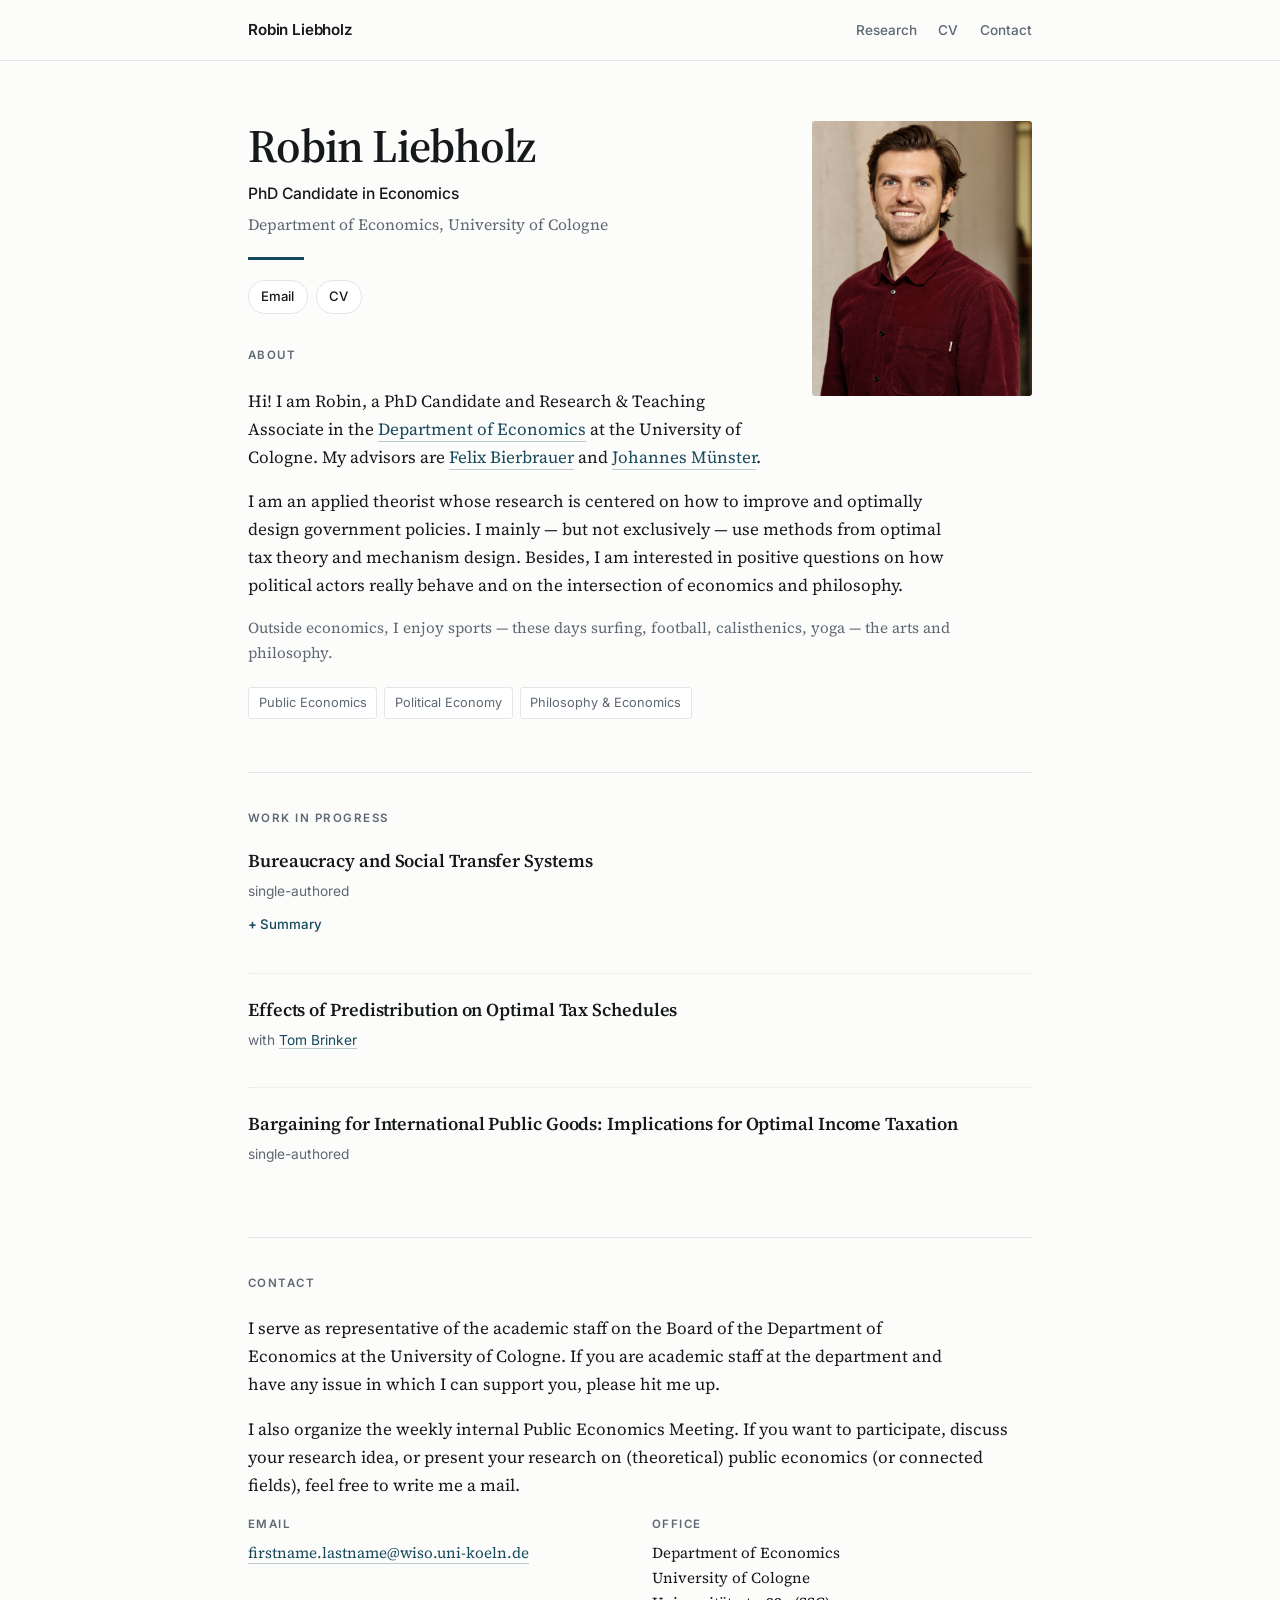
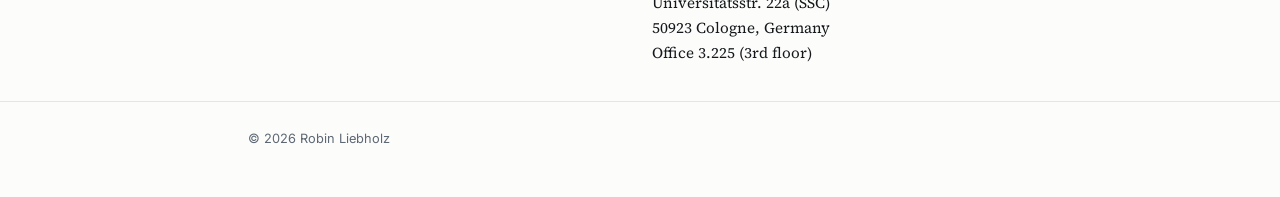
==== index.html @ 9509f8d1 "Add files via upload" ====
<!DOCTYPE html>
<html lang="en">
<head>
<meta charset="utf-8">
<meta name="viewport" content="width=device-width, initial-scale=1.0">

<title>Robin Liebholz | PhD Candidate in Economics</title>
<meta name="description" content="Robin Liebholz is a PhD candidate in economics at the University of Cologne, working on public economics, political economy, and philosophy and economics.">
<meta name="author" content="Robin Liebholz">

<meta property="og:type" content="website">
<meta property="og:title" content="Robin Liebholz | PhD Candidate in Economics">
<meta property="og:description" content="PhD candidate in economics at the University of Cologne. Public economics, political economy, philosophy and economics.">

<link rel="preconnect" href="https://fonts.googleapis.com">
<link rel="preconnect" href="https://fonts.gstatic.com" crossorigin>
<link href="https://fonts.googleapis.com/css2?family=Source+Serif+4:ital,opsz,wght@0,8..60,400;0,8..60,600;1,8..60,400&family=Inter:wght@400;500;600&display=swap" rel="stylesheet">
<link rel="stylesheet" href="style.css">
</head>

<body>
<a class="skip" href="#main">Skip to content</a>

<nav class="topbar">
  <div class="wrap">
    <a class="brand" href="index.html">Robin Liebholz</a>
    <div class="navlinks">
      <a href="#research">Research</a>
      <a href="cv.html">CV</a>
      <a href="#contact">Contact</a>
    </div>
  </div>
</nav>

<main id="main" class="wrap">

  <!-- ============================================================
       PHOTO: save your picture as photo.jpg next to this file,
       then replace the whole src="data:image..." below with
       src="photo.jpg"
       ============================================================ -->
  <header class="hero" id="top">
    <img class="portrait" alt="Portrait of Robin Liebholz" src="photo.jpg">
    <div>
      <h1>Robin Liebholz</h1>
      <p class="role">PhD Candidate in Economics</p>
      <p class="affil">Department of Economics, University of Cologne </p>
      <div class="underline"></div>
      <div class="linkrow">
        <a href="mailto:robin.liebholz@wiso.uni-koeln.de">Email</a>
        <a href="cv.html">CV</a>
        <!-- Add these back when you have the accounts:
        <a href="https://scholar.google.com/citations?user=YOURID">Google Scholar</a>
        <a href="https://bsky.app/profile/YOURHANDLE">Bluesky</a>
        <a href="https://www.linkedin.com/in/YOURNAME">LinkedIn</a>
        -->
        </div>
    </div>
  </header>
  <!-- ============================================================
       ABOUT — please read this over. The facts come from your CV,
       but the second paragraph is my wording, not yours. Change it
       to whatever you'd actually say about your own work.
       ============================================================ -->
  <section id="about">
    <p class="eyebrow">About</p>
    <p>Hi! I am Robin, a PhD Candidate and Research &amp; Teaching Associate in the <a href="https://economics.uni-koeln.de/">Department of Economics</a> at the University of Cologne. My advisors are <a href="https://sites.google.com/view/felixbierbrauer/startseite">Felix Bierbrauer</a> and <a href="https://medienoekonomie.uni-koeln.de/de/team/prof-dr-johannes-muenster">Johannes Münster</a>.
</p>
    <p>I am an applied theorist whose research is centered on how to improve and optimally design government policies. I mainly — but not exclusively — use methods from optimal tax theory and mechanism design. Besides, I am interested in positive questions on how political actors really behave and on the intersection of economics and philosophy.</p>
 <p class="personal">Outside economics, I enjoy sports — these days surfing, football, calisthenics, yoga — the arts and philosophy.
    <ul class="tags">
      <li>Public Economics</li>
      <li>Political Economy</li>
      <li>Philosophy &amp; Economics</li>
    </ul>
  </section>

  <!-- ============================================================
       RESEARCH
       When a project has a circulating draft, move it up into a new
       "Working Papers" block and give it a chip and a PDF link, like
       the commented-out example at the bottom of this section.
       ============================================================ -->
  <section id="research">
    <p class="eyebrow">Work in Progress</p>

    <article class="paper">
      <h3>Bureaucracy and Social Transfer Systems</h3>
      <p class="byline">single-authored</p>
      <details>
        <summary>Summary</summary>
        <p class="abstract"> I construct a model of optimal social transfers with costly bureaucracy. Bureaucracy makes individualized (case-by-case) transfers possible, but it is costly — for the state, because of screening applicants, administering individual cases and running the system, and for agents, because of the reporting burden. The state would like to individualize transfers because agents differ in their marginal utility of money, which is higher for agents with greater need. Even when the state can observe need, it is optimal to give at least some range of agents a uniform transfer. When need is unobservable, this range is even larger. In regions with individualized transfers, agents with lower need receive an information rent. Informational constraints can also make it optimal to have more brackets of uniform transfers. This offers an explanation for the multi-bracket structure of many real-world transfer systems.      </p>
      </details>

    </article>

    <article class="paper">
      <h3>Effects of Predistribution on Optimal Tax Schedules</h3>
      <p class="byline">with <a href="https://sites.google.com/view/tom-brinker">Tom Brinker</a></p>
    </article>

    <article class="paper">
      <h3>Bargaining for International Public Goods: Implications for Optimal Income Taxation</h3>
      <p class="byline">single-authored</p>
    </article>

    <!-- ============================================================
         TEMPLATE for your first working paper — delete the comment
         markers around it and move it above "Work in Progress"
         together with an eyebrow line reading "Working Papers".

    <article class="paper">
      <span class="chip">Working Paper</span>
      <h3>Paper title</h3>
      <p class="byline">with Coauthor Name</p>
      <details>
        <summary>Abstract</summary>
        <p class="abstract">Your abstract.</p>
      </details>
      <div class="filerow">
        <a href="files/paper1.pdf">PDF</a>
        <a href="#">Slides</a>
      </div>
    </article>

         ============================================================ -->
  </section>

  <section id="contact">
    <p class="eyebrow">Contact</p>
      <p>I serve as representative of the academic staff on the Board of the Department of Economics at the University of Cologne. If you are academic staff at the department and have any issue in which I can support you, please hit me up.</p>
</p>
</p>I also organize the weekly internal Public Economics Meeting. If you want to participate, discuss your research idea, or present your research on (theoretical) public economics (or connected fields), feel free to write me a mail.</p>
</p>
    <div class="contact-grid">
      <div>
        <h4>Email</h4>
        <p><a href="mailto:robin.liebholz@wiso.uni-koeln.de">firstname.lastname@wiso.uni-koeln.de</a></p>
      </div>
      <div>
        <h4>Office</h4>
        <p>Department of Economics<br>University of Cologne<br>Universitätsstr. 22a (SSC)<br>50923 Cologne, Germany <br> Office 3.225 (3rd floor)</p>
      </div>
    </div>
  </section>

</main>

<footer>
  <div class="wrap">© 2026 Robin Liebholz</div>
</footer>

</body>
</html>
---- style.css ----
/* ============================================================
   SHARED STYLESHEET — used by both index.html and cv.html
   Keep this file in the SAME FOLDER as your HTML files.
   ============================================================ */

/* ---- EDIT: COLOURS — change these to recolour the whole site ---- */
:root{
  --paper:#fcfcfb;
  --ink:#16191c;
  --muted:#5e6873;
  --rule:#e3e5e7;
  --accent:#17495c;
  --accent-soft:#eaf1f3;

  --serif:"Source Serif 4",Georgia,"Times New Roman",serif;
  --sans:"Inter",-apple-system,BlinkMacSystemFont,"Segoe UI",Helvetica,Arial,sans-serif;

  --measure:52rem;
}

*{box-sizing:border-box}
html{-webkit-text-size-adjust:100%;scroll-behavior:smooth;scroll-padding-top:75px}
body{
  margin:0;
  background:var(--paper);
  color:var(--ink);
  font-family:var(--serif);
  font-size:17px;
  line-height:1.65;
  font-synthesis-weight:none;
}
a{color:var(--accent);text-decoration:none;border-bottom:1px solid rgba(23,73,92,.28)}
a:hover{border-bottom-color:var(--accent)}
a:focus-visible,summary:focus-visible{outline:2px solid var(--accent);outline-offset:3px;border-radius:2px}

.wrap{max-width:var(--measure);margin:0 auto;padding:0 1.5rem}

.skip{position:absolute;left:-9999px}
.skip:focus{left:1rem;top:1rem;background:#fff;padding:.6rem 1rem;z-index:20;border:1px solid var(--rule)}

/* ---------- top navigation ---------- */
.topbar{
  position:sticky;top:0;z-index:10;
  background:rgba(252,252,251,.92);
  backdrop-filter:saturate(140%) blur(8px);
  border-bottom:1px solid var(--rule);
}
.topbar .wrap{display:flex;align-items:center;justify-content:space-between;gap:1rem;min-height:60px;flex-wrap:wrap}
.brand{font-family:var(--sans);font-weight:600;font-size:.95rem;letter-spacing:-.01em;border:0;color:var(--ink)}
.navlinks{display:flex;gap:1.35rem;font-family:var(--sans);font-size:.85rem;font-weight:500}
.navlinks a{color:var(--muted);border:0}
.navlinks a:hover{color:var(--accent)}
.navlinks a.current{color:var(--ink);border-bottom:2px solid var(--accent);padding-bottom:2px}

/* ---------- hero (front page) ---------- */
.hero{padding:3.75rem 0 1.5rem}
.hero h1{font-size:clamp(2.1rem,5.5vw,2.9rem);font-weight:600;line-height:1.1;letter-spacing:-.02em;margin:0 0 .55rem}
.role{font-family:var(--sans);font-size:.98rem;font-weight:500;margin:0 0 .35rem}
.affil{color:var(--muted);font-size:.98rem;margin:0}
.underline{width:56px;height:3px;background:var(--accent);margin:1.15rem 0 1.25rem}
.portrait{float:right;width:220px;height:275px;margin:0 0 1.5rem 2.75rem;object-fit:cover;border-radius:3px;filter:grayscale(12%)}

/* ---------- contact link row ---------- */
.linkrow{display:flex;flex-wrap:wrap;gap:.5rem;margin-top:.25rem}
.linkrow a{
  font-family:var(--sans);font-size:.82rem;font-weight:500;
  padding:.34rem .78rem;border:1px solid var(--rule);border-radius:999px;
  color:var(--ink);background:#fff;
}
.linkrow a:hover{border-color:var(--accent);color:var(--accent);background:var(--accent-soft)}

/* ---------- sections ---------- */
section{padding:2.25rem 0;border-top:1px solid var(--rule)}
section:first-of-type{border-top:0}
.eyebrow{
  font-family:var(--sans);font-size:.72rem;font-weight:600;
  text-transform:uppercase;letter-spacing:.13em;color:var(--muted);
  margin:0 0 1.35rem;
}
p{margin:0 0 1rem;max-width:44rem}

/* ---------- research-interest tags ---------- */
.tags{display:flex;flex-wrap:wrap;gap:.45rem;margin-top:1.35rem;padding:0;list-style:none}
.tags li{font-family:var(--sans);font-size:.8rem;color:var(--muted);background:#fff;border:1px solid var(--rule);border-radius:3px;padding:.28rem .6rem}

/* ---------- papers ---------- */
.paper{padding:1.5rem 0;border-top:1px dotted var(--rule)}
.paper:first-of-type{border-top:0;padding-top:0}
.paper h3{font-size:1.14rem;font-weight:600;line-height:1.35;margin:0 0 .4rem;letter-spacing:-.005em}
.byline{font-family:var(--sans);font-size:.86rem;color:var(--muted);margin:0 0 .7rem}
.chip{
  display:inline-block;font-family:var(--sans);font-size:.7rem;font-weight:600;
  text-transform:uppercase;letter-spacing:.08em;
  color:var(--accent);background:var(--accent-soft);
  border-radius:3px;padding:.2rem .5rem;margin-bottom:.55rem;
}
details{margin:.2rem 0 .8rem}
summary{cursor:pointer;font-family:var(--sans);font-size:.83rem;font-weight:500;color:var(--accent);width:fit-content;list-style:none}
summary::-webkit-details-marker{display:none}
summary::before{content:"+ ";font-weight:600}
details[open] summary::before{content:"– "}
details[open] summary{margin-bottom:.6rem}
.abstract{font-size:.95rem;color:#2c3238;border-left:2px solid var(--rule);padding-left:1rem;margin:0;max-width:44rem}
.filerow{display:flex;flex-wrap:wrap;gap:.5rem .95rem;font-family:var(--sans);font-size:.83rem}
.media{font-family:var(--sans);font-size:.82rem;color:var(--muted);margin-top:.7rem}
.media a{margin-right:.5rem}

/* ============================================================
   CV PAGE
   ============================================================ */
.pagehead{padding:3.25rem 0 1.75rem;display:flex;align-items:flex-end;justify-content:space-between;gap:1.5rem;flex-wrap:wrap}
.pagehead h1{font-size:clamp(1.9rem,5vw,2.5rem);font-weight:600;letter-spacing:-.02em;margin:0}
.pagehead .updated{font-family:var(--sans);font-size:.8rem;color:var(--muted);margin:.4rem 0 0}

/* the download-PDF button */
.btn{
  font-family:var(--sans);font-size:.85rem;font-weight:600;
  background:var(--accent);color:#fff;border:1px solid var(--accent);
  padding:.6rem 1.1rem;border-radius:3px;white-space:nowrap;
}
.btn:hover{background:#0f3745;border-color:#0f3745;color:#fff}

/* a CV entry: dates on the left, content on the right */
.cv-entry{display:grid;grid-template-columns:8.5rem 1fr;gap:1.5rem;padding:.85rem 0;border-top:1px dotted var(--rule)}
.cv-entry:first-of-type{border-top:0}
.cv-entry .when{font-family:var(--sans);font-size:.83rem;color:var(--muted);padding-top:.22rem}
.cv-entry .what{margin:0}
.cv-entry strong{font-weight:600}
.cv-entry .detail{display:block;font-family:var(--sans);font-size:.86rem;color:var(--muted);margin-top:.15rem}

/* plain bulleted CV lists (service, skills, languages) */
.cv-list{margin:0;padding-left:1.1rem}
.cv-list li{margin-bottom:.4rem}

/* ---------- tables (teaching, evaluations) ---------- */
.subhead{font-family:var(--sans);font-size:.88rem;font-weight:600;margin:1.9rem 0 .6rem}
.subhead:first-of-type{margin-top:0}
.tablewrap{overflow-x:auto;-webkit-overflow-scrolling:touch}
table.tbl{width:100%;border-collapse:collapse;font-family:var(--sans);font-size:.87rem;min-width:34rem}
table.tbl caption{text-align:left;font-size:.8rem;color:var(--muted);padding-bottom:.5rem}
table.tbl th{
  text-align:left;font-weight:600;font-size:.72rem;text-transform:uppercase;letter-spacing:.09em;
  color:var(--muted);padding:.5rem .8rem .5rem 0;border-bottom:1px solid var(--ink);white-space:nowrap;
}
table.tbl td{padding:.62rem .8rem .62rem 0;border-bottom:1px solid var(--rule);vertical-align:top}
table.tbl tr:last-child td{border-bottom:0}
table.tbl td:last-child,table.tbl th:last-child{padding-right:0}
.num{font-variant-numeric:tabular-nums;white-space:nowrap}
.note{font-family:var(--sans);font-size:.82rem;color:var(--muted);margin-top:.8rem}

/* ---------- contact ---------- */
.contact-grid{display:grid;grid-template-columns:repeat(auto-fit,minmax(210px,1fr));gap:1.5rem;margin-top:.5rem}
.contact-grid h4{font-family:var(--sans);font-size:.72rem;font-weight:600;text-transform:uppercase;letter-spacing:.13em;color:var(--muted);margin:0 0 .4rem}
.contact-grid p{font-size:.95rem;margin:0}

footer{border-top:1px solid var(--rule);padding:1.6rem 0 3rem;font-family:var(--sans);font-size:.8rem;color:var(--muted)}

/* ---------- responsive ---------- */
@media (max-width:640px){
  body{font-size:16px}
  .hero{padding-top:2.5rem}
  .portrait{float:none;display:block;width:132px;height:165px;margin:0 0 1.5rem}
  .navlinks{gap:1rem;font-size:.8rem}
  .topbar .wrap{min-height:52px;padding-top:.5rem;padding-bottom:.5rem}
  .cv-entry{grid-template-columns:1fr;gap:.15rem}
  .cv-entry .when{padding-top:0}
  .pagehead{padding-top:2.5rem}
  table.tbl{font-size:.83rem}
}
@media (prefers-reduced-motion:reduce){
  *{animation:none!important;transition:none!important;scroll-behavior:auto!important}
}

/* ---------- printing ---------- */
@media print{
  .topbar,.btn,footer{display:none}
  body{font-size:11pt;background:#fff}
  details{display:block}
  a{color:var(--ink);border:0}
}
.personal{font-size:.95rem;color:var(--muted)}
.tbl--years{min-width:0}
.tbl--years th:first-child,.tbl--years td:first-child{width:4.5rem}
.tbl--years td:last-child{line-height:1.55}
.tbl--years sup{font-size:.7em;line-height:0}
#research{clear:both}
#about{padding-top:.5rem}
#about .eyebrow + p{overflow:hidden}
#about .eyebrow + p + p{clear:right}
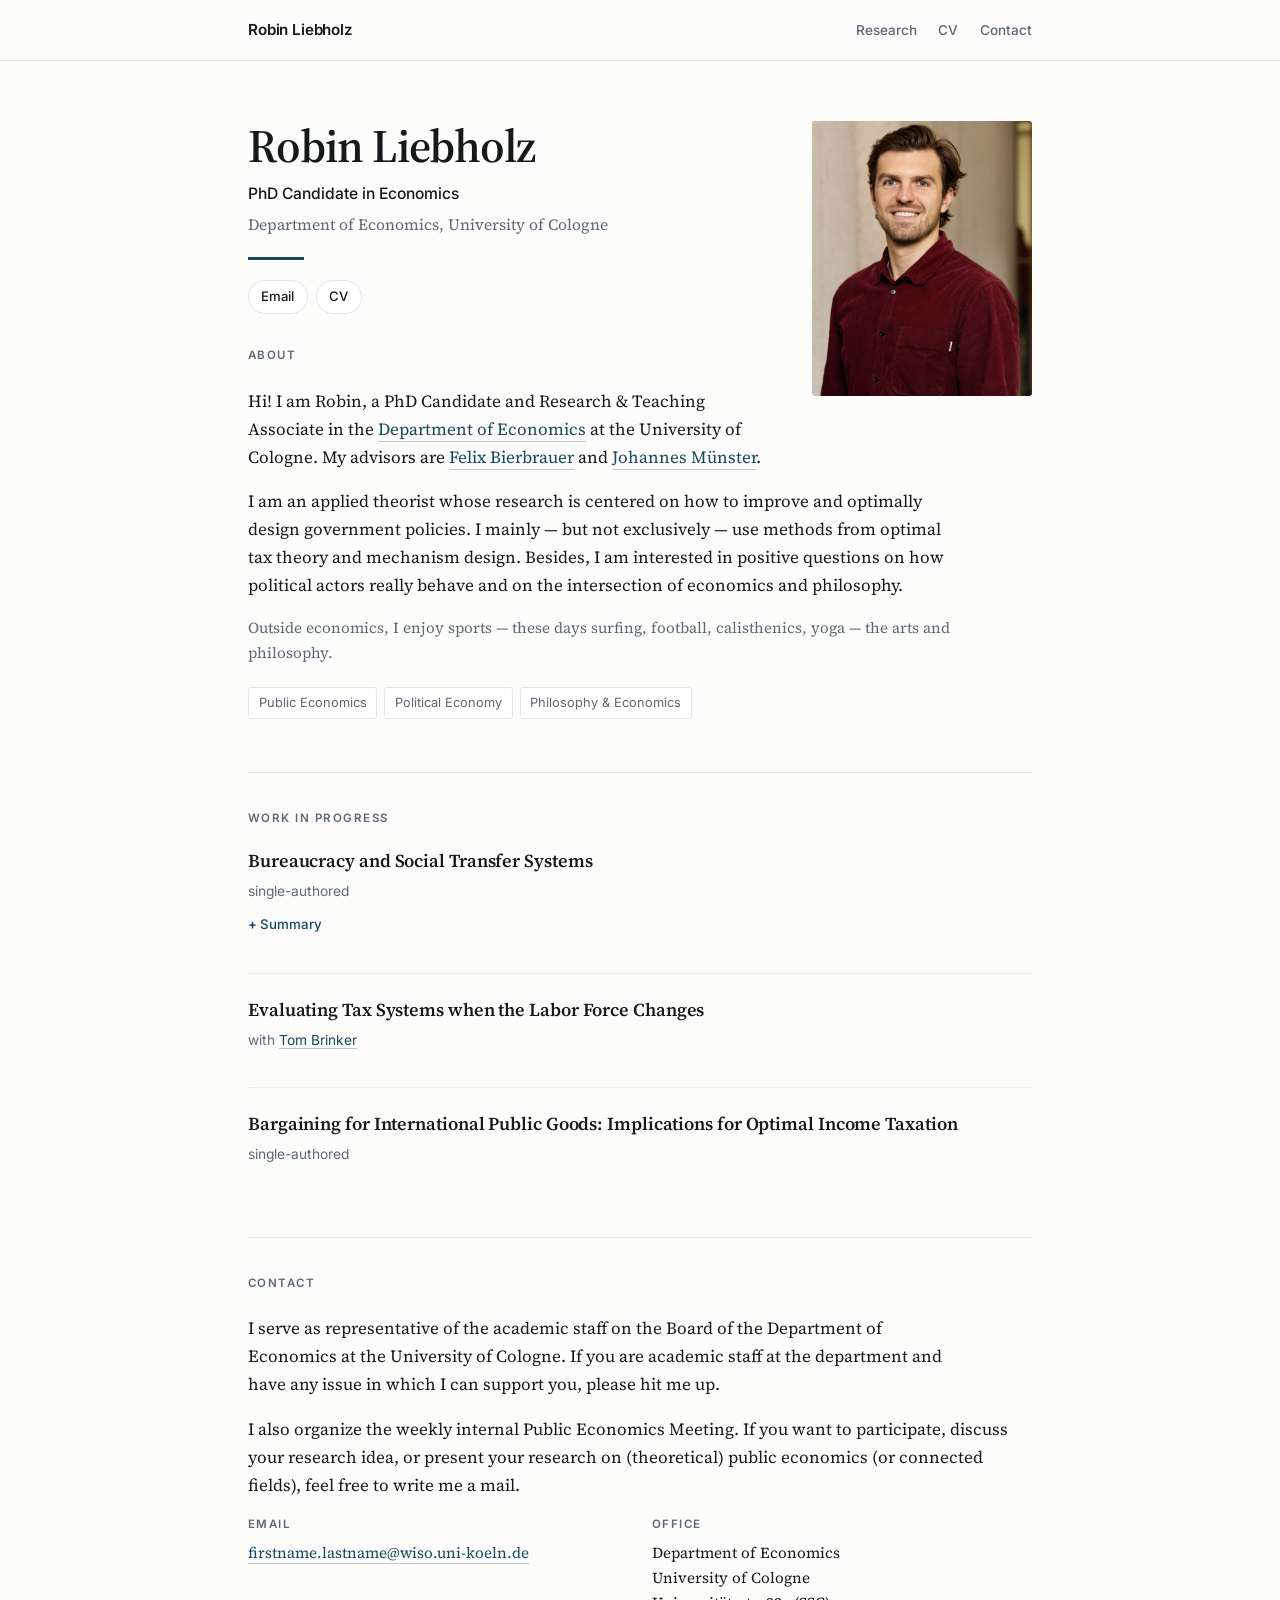
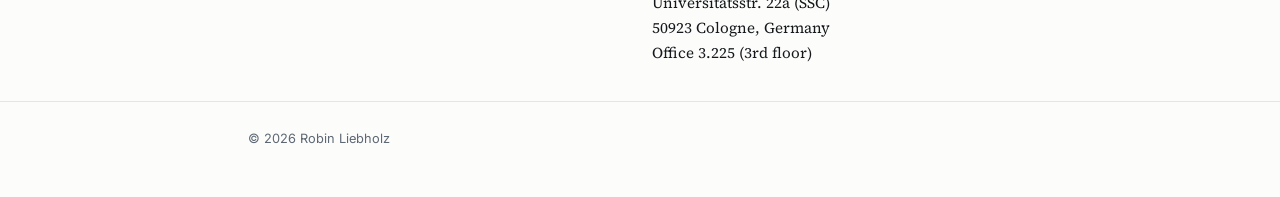
==== commit b5fcbc22: "Add files via upload" ====
--- a/index.html
+++ b/index.html
@@ -95,7 +95,7 @@
     </article>
 
     <article class="paper">
-      <h3>Effects of Predistribution on Optimal Tax Schedules</h3>
+      <h3>Evaluating Tax Systems when the Labor Force Changes</h3>
       <p class="byline">with <a href="https://sites.google.com/view/tom-brinker">Tom Brinker</a></p>
     </article>
 
